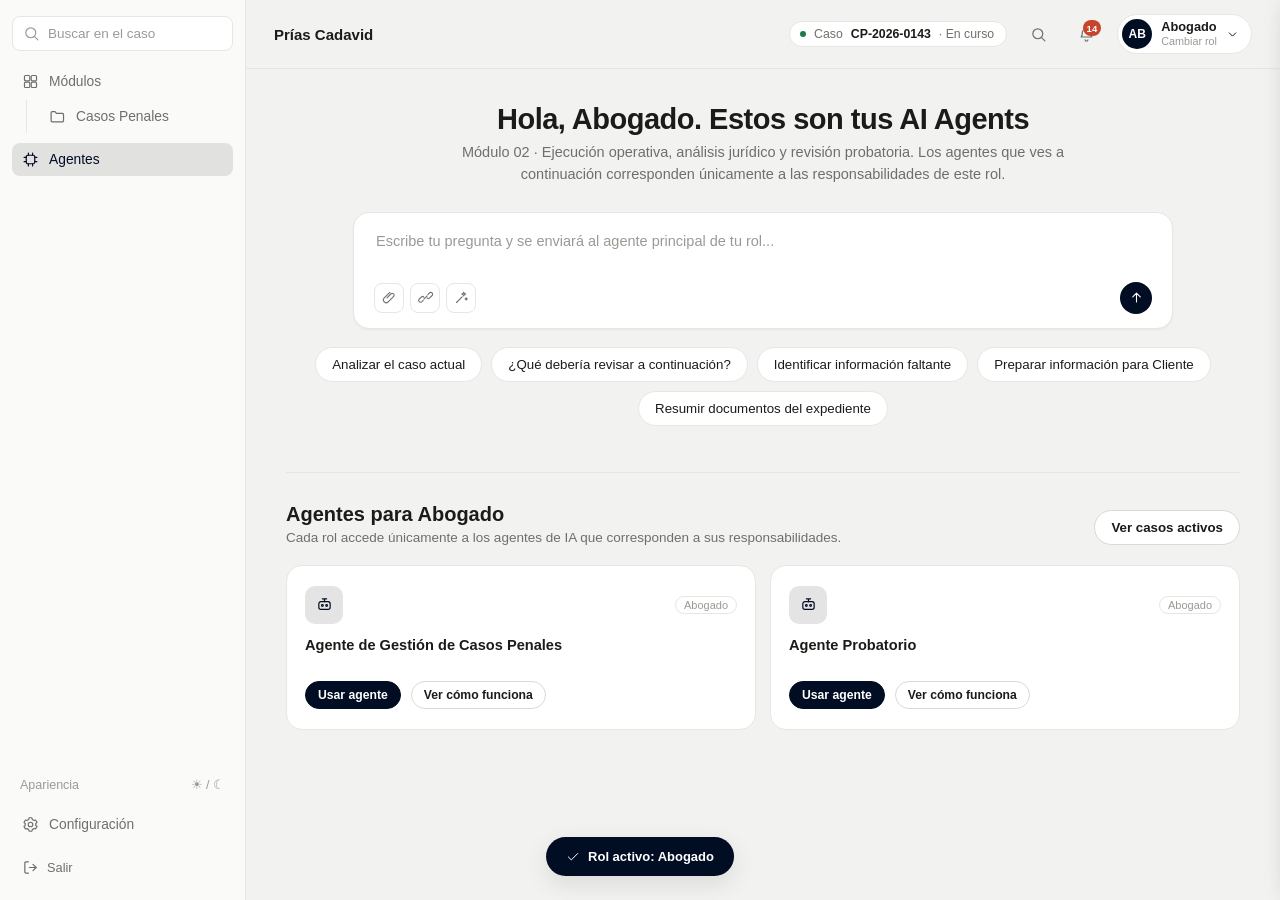
==== modulo-02/index.html @ e2a7cbff "create wireframe web prias cadavid" ====
<!DOCTYPE html>
<html lang="es">
<head>
<meta charset="UTF-8">
<meta name="viewport" content="width=device-width, initial-scale=1.0">
<title>PRÍAS CADAVID · Módulo 02 · Gestión de Casos Penales con Módulo Probatorio</title>
<link rel="stylesheet" href="css/modulo02.css">
<link rel="stylesheet" href="css/casos-penales.css">
</head>
<body>
<div class="app">

  <!-- ================= SIDEBAR ================= -->
  <aside class="sidebar">
    <div class="sb-search" id="icon-slot-search"></div>
    <ul class="sb-nav">
      <li class="nav-item" data-view="modulos" id="icon-slot-modulos"></li>
    </ul>
    <ul class="sb-nav sb-subnav" id="sbSubnav">
      <li class="nav-item" data-view="casos" id="icon-slot-casos"></li>
    </ul>
    <ul class="sb-nav">
      <li class="nav-item active" data-view="agentes" id="icon-slot-agentes"></li>
      <li class="nav-item" data-view="ejecutiva" id="icon-slot-ejecutiva"></li>
    </ul>
    <div class="sb-footer">
      <div class="sb-appearance"><span>Apariencia</span><span>☀ / ☾</span></div>
      <ul class="sb-nav">
        <li class="nav-item" data-view="config" id="icon-slot-config"></li>
      </ul>
      <button class="sb-back" id="btnSalir"></button>
    </div>
  </aside>

  <div class="main-col">
    <!-- ================= TOPBAR ================= -->
    <header class="topbar">
      <div class="tb-left">
        <a class="brand" href="../index.html" title="Volver a la plataforma">Prías Cadavid</a>
      </div>
      <div class="tb-right">
        <div class="case-chip" id="topCaseChip"></div>
        <button class="tb-icon-btn" id="icon-slot-tbsearch"></button>
        <button class="tb-icon-btn cp-bell" id="icon-slot-tbbell"></button>
        <button class="role-switch" id="roleSwitchBtn">
          <div class="avatar" id="roleAvatar"></div>
          <div class="rs-label"><b id="roleLabelName"></b><span>Cambiar rol</span></div>
          <span id="icon-slot-rschev"></span>
        </button>
      </div>
    </header>

    <!-- role dropdown -->
    <div class="role-menu" id="roleMenu">
      <div class="rm-title">Seleccionar rol</div>
      <div id="roleMenuList"></div>
    </div>

    <main class="content">

      <!-- ================= MIGA DE PAN ================= -->
      <nav class="breadcrumb hidden" id="breadcrumbBar"></nav>

      <!-- ================= MÓDULOS VIEW ================= -->
      <section id="view-modulos" class="view">
        <div class="section-head">
          <div><h2>Módulos</h2><p>Selecciona un módulo para entrar. Por ahora solo el Módulo 02 · Gestión de Casos Penales está disponible.</p></div>
        </div>
        <div class="modulos-grid" id="modulosGrid"></div>
      </section>

      <!-- ================= AGENTES VIEW ================= -->
      <!-- El mismo cuadro superior (promptbox) es el Chat AI principal: cuando se activa un
           agente, este cuadro se convierte en su chat (historial + sugerencias + entrada),
           en vez de abrir un chat nuevo, un modal o un panel aparte. -->
      <section id="view-agentes" class="view active">
        <div style="text-align:center;">
          <button class="btn sm subtle" id="heroBackBtn" style="display:none;margin-bottom:10px;">← Volver a agentes</button>
        </div>
        <div style="display:flex;align-items:center;justify-content:center;gap:10px;">
          <div class="agent-avatar" id="heroAgentAvatar" style="display:none;"></div>
          <h1 class="hero-title" id="agHeroTitle" style="margin:0 0 6px;">Agentes de IA disponibles</h1>
        </div>
        <p class="hero-sub" id="agHeroSub">Módulo 02 · Sistema de Gestión de Casos Penales con Módulo Probatorio.</p>
        <div class="chat-context" id="chatContextLine" style="display:none;max-width:820px;margin:0 auto 14px;"></div>

        <div class="promptbox" id="promptCard">
          <div class="chat-thread" id="chatThread" style="display:none;"></div>
          <div class="chat-input-wrap" id="chatInputWrap">
            <textarea id="promptInput" placeholder="Escribe tu pregunta y se enviará al agente principal de tu rol..."></textarea>
            <div class="promptbox-row">
              <div class="promptbox-tools">
                <div class="icon-sq" id="icon-slot-paperclip"></div>
                <div class="icon-sq" id="icon-slot-link"></div>
                <div class="icon-sq" id="icon-slot-wand"></div>
              </div>
              <button class="send-btn" id="promptSendBtn"></button>
            </div>
          </div>
        </div>

        <div class="role-pills" id="suggestionPillsHolder"></div>

        <!-- Se oculta por completo mientras hay un agente activo en el Chat AI: solo queda el chat -->
        <div id="agentsListSection">
          <div class="section-divider"></div>

          <div class="section-head">
            <div>
              <h2 id="agSectionTitle">Agentes para tu rol</h2>
              <p>Cada rol accede únicamente a los agentes de IA que corresponden a sus responsabilidades.</p>
            </div>
            <div class="section-actions">
              <button class="btn" data-view-btn="casos">Ver casos activos</button>
            </div>
          </div>

          <div class="agent-grid" id="agentGrid"></div>
        </div>
      </section>

      <!-- ================= CASOS VIEW ================= -->
      <section id="view-casos" class="view">

        <!-- VISTA 01 · Dashboard de casos (lista / kanban) -->
        <div id="casosListWrap">
          <div class="section-head">
            <div>
              <h2>Casos Penales</h2>
              <p>Selecciona un caso para abrir su información, flujo entre roles y matriz probatoria.</p>
            </div>
            <div class="section-actions">
              <button class="btn primary" id="cpBtnNuevo">+ Nuevo caso</button>
              <button class="btn" id="cpBtnExport">Exportar</button>
              <div class="seg" id="cpViewMode">
                <button data-mode="lista" class="on">Lista</button>
                <button data-mode="kanban">Kanban</button>
              </div>
            </div>
          </div>

          <div class="kpi-grid" id="cpKpis"></div>

          <div class="cp-toolbar">
            <div class="cp-search" id="cpSearchBox">
              <span id="icon-slot-cpsearch"></span>
              <input id="cpSearch" placeholder="Buscar por código, cliente, título, etapa o responsable...">
            </div>
            <button class="btn" id="cpBtnFiltros">Filtros <span class="cp-count" id="cpFiltrosCount"></span></button>
            <button class="btn subtle" id="cpBtnLimpiar">Limpiar</button>
          </div>
          <div class="cp-filters" id="cpFilters" style="display:none;"></div>

          <div class="matriz-wrap table-scroll" id="cpListMode">
            <table class="matriz" id="casosTable" style="min-width:1240px;">
              <thead>
                <tr>
                  <th>Caso</th><th>Nombre / Tipo</th><th>Etapa</th><th>Estado</th><th>Responsable</th><th>Riesgo</th>
                  <th>Fecha apertura</th><th>Última actividad</th><th>Progreso</th><th>Evidencias</th><th>Próximo vencimiento</th>
                </tr>
              </thead>
              <tbody id="casosBody"></tbody>
            </table>
          </div>
          <div class="kanban" id="cpKanban" style="display:none;"></div>
        </div>

        <!-- Vista restringida para Cliente externo -->
        <div id="clientePortalWrap" style="display:none;"></div>

        <!-- VISTA 03 · Detalle del caso -->
        <div id="casoDetailWrap" style="display:none;">
          <div class="section-head">
            <div>
              <p class="cp-eyebrow">Caso penal</p>
              <h2 id="cdTitle">Caso</h2>
              <p id="cdSub"></p>
            </div>
            <div class="section-actions">
              <button class="btn" id="btnBackCasos">← Todos los casos</button>
              <button class="btn" id="cpBtnEditar">Editar caso</button>
              <button class="btn primary" id="btnAddEvidencia">+ Agregar evidencia</button>
            </div>
          </div>

          <div id="cpCaseMeta"></div>
          <div class="tabs" id="cpTabs"></div>

          <!-- RESUMEN (incluye el flujo del caso entre roles existente) -->
          <div class="tab-panel" data-panel="resumen">
            <div id="cpResumen"></div>
            <div class="section-divider"></div>
            <div class="section-head">
              <div><h2>Flujo del caso entre roles</h2><p>Recorrido del caso: Director → Abogado → Cliente → Administrativo → Socio.</p></div>
            </div>
            <div class="stepper" id="stepperHolder"></div>
            <p style="text-align:center;color:var(--text-faint);font-size:12px;margin:0 0 32px;" id="cdFlowNote"></p>
            <div class="flow-list" id="flowList"></div>
          </div>

          <div class="tab-panel" data-panel="expediente" id="cpExpediente"></div>
          <div class="tab-panel" data-panel="documentos" id="cpDocumentos"></div>

          <!-- EVIDENCIAS (matriz probatoria existente) -->
          <div class="tab-panel" data-panel="evidencias">
            <div id="cpEvidHead"></div>
            <div class="section-head">
              <div><h2>Matriz Probatoria</h2><p>Evidencia y documentos asociados a los hechos investigados de este caso. Haz clic en una fila para ver su ficha y trazabilidad.</p></div>
            </div>
            <div class="matriz-wrap table-scroll">
              <div class="matriz-toolbar">
                <span class="mt-info" id="matrizCount">0 elementos registrados</span>
                <span class="mt-info">Hechos: H1 Ejecución del contrato · H2 Manejo de recursos · H3 Conocimiento directivo · H4 Estructura societaria</span>
              </div>
              <table class="matriz" style="min-width:1100px;">
                <thead>
                  <tr>
                    <th>Evidencia / Documento</th><th>Tipo de prueba</th><th>Hecho que pretende demostrar</th>
                    <th>Hecho</th><th>Fuente / Origen</th><th>Estado</th><th>Relevancia</th><th>Responsable</th><th>Observaciones</th>
                  </tr>
                </thead>
                <tbody id="matrizBody"></tbody>
              </table>
            </div>
          </div>

          <div class="tab-panel" data-panel="actuaciones" id="cpActuaciones"></div>
          <div class="tab-panel" data-panel="tareas" id="cpTareas"></div>
          <div class="tab-panel" data-panel="ia" id="cpIA"></div>
          <div class="tab-panel" data-panel="reportes" id="cpReportes"></div>
          <div class="tab-panel" data-panel="auditoria" id="cpAuditoria"></div>
        </div>
      </section>

      <!-- ================= NUEVO / EDITAR CASO ================= -->
      <section id="view-casoform" class="view">
        <div class="section-head">
          <div>
            <h2 id="cfTitle">Nuevo caso</h2>
            <p id="cfSub">VISTA 02 · El expediente se crea al guardar</p>
          </div>
          <div class="section-actions" id="cfFoot"></div>
        </div>
        <div id="cfBody"></div>
      </section>

      <!-- ================= ALERTAS VIEW ================= -->
      <section id="view-alertas" class="view">
        <div class="section-head">
          <div><h2>Alertas y vencimientos</h2><p>Vencimientos, documentos pendientes, tareas críticas y problemas probatorios de los casos que tu rol puede consultar.</p></div>
        </div>
        <div class="kpi-grid" id="alKpis"></div>
        <div class="tabs" id="alTabs"></div>
        <div id="alList"></div>
      </section>

      <!-- ================= VISTA EJECUTIVA ================= -->
      <section id="view-ejecutiva" class="view">
        <div class="section-head">
          <div><h2>Vista ejecutiva</h2><p>Avance, riesgos, casos críticos, decisiones pendientes e indicadores del Módulo 02.</p></div>
          <div class="section-actions"><button class="btn" id="exBtnExport">Exportar resumen</button></div>
        </div>
        <div id="exBody"></div>
      </section>

      <!-- ================= FAQ VIEW ================= -->
      <section id="view-faq" class="view">
        <div class="section-head">
          <div><h2>Preguntas frecuentes</h2><p>Selecciona una pregunta para ver una respuesta demo.</p></div>
        </div>
        <div class="flow-list" id="faqList"></div>
      </section>

      <!-- ================= CONFIG VIEW ================= -->
      <section id="view-config" class="view">
        <div class="section-head">
          <div><h2>Configuración</h2><p>Preferencias de la plataforma y del Chat AI (demo).</p></div>
        </div>
        <div class="role-grid" style="grid-template-columns:repeat(2,1fr);" id="configGrid"></div>
      </section>

      <!-- ================= AYUDA VIEW ================= -->
      <section id="view-ayuda" class="view">
        <div class="section-head">
          <div><h2>Ayuda</h2><p>Guías rápidas para trabajar con el Módulo 02.</p></div>
        </div>
        <div class="agent-grid" id="ayudaGrid"></div>
      </section>

    </main>
  </div>
</div>

<!-- ================= AGENT DOC DRAWER ================= -->
<div class="overlay" id="drawerOverlay"></div>
<aside class="drawer" id="agentDrawer">
  <div class="drawer-head">
    <div style="display:flex;gap:12px;align-items:flex-start;">
      <div class="role-icon" id="drawerIcon"></div>
      <div>
        <div style="font-size:16.5px;font-weight:700;" id="drawerName"></div>
        <div style="font-size:12.3px;color:var(--accent);font-weight:600;" id="drawerSpec"></div>
      </div>
    </div>
    <button class="drawer-close" id="drawerCloseBtn">✕</button>
  </div>
  <div class="drawer-body">
    <h4>Qué es</h4><p id="docQueEs"></p>
    <h4>Objetivo</h4><p id="docObjetivo"></p>
    <h4>Responsabilidades</h4><ul id="docResponsabilidades"></ul>
    <h4>Qué tareas realiza</h4><ul id="docTareas"></ul>
    <h4>Con qué rol(es) trabaja</h4><div class="perm-row" id="docRoles"></div>
    <h4>Qué información puede analizar</h4><ul id="docInfoAnaliza"></ul>
    <h4>Qué información puede generar</h4><ul id="docInfoGenera"></ul>
    <h4>Qué herramientas o datos utiliza</h4><div class="perm-row" id="docHerramientas"></div>
    <h4>Qué puede sugerir</h4><ul id="docSugerir"></ul>
    <h4>Qué requiere aprobación del usuario</h4><p id="docAprobacion"></p>
    <h4>Cómo participa en el flujo del caso</h4><ul id="docFlujo"></ul>
    <h4>Cuándo debe utilizarse</h4><ul id="docCuando"></ul>
    <h4>Ejemplos de uso</h4><ul id="docEjemplos"></ul>
    <h4>Relación con la Matriz Probatoria</h4><p id="docMatrizRel"></p>
    <button class="btn primary" style="width:100%;justify-content:center;margin-top:20px;" id="drawerOpenChat">Usar agente</button>
  </div>
</aside>

<!-- ================= PANEL LATERAL CASOS PENALES (ficha de evidencia, documento, reporte) ================= -->
<div class="overlay" id="cpOverlay"></div>
<aside class="drawer" id="cpDrawer">
  <div class="drawer-head">
    <div>
      <div style="font-size:11.5px;color:var(--text-faint);font-weight:700;text-transform:uppercase;letter-spacing:.04em;" id="cpDrawerKicker"></div>
      <div style="font-size:16.5px;font-weight:700;" id="cpDrawerTitle"></div>
    </div>
    <button class="drawer-close" id="cpDrawerClose">✕</button>
  </div>
  <div class="drawer-body" id="cpDrawerBody"></div>
</aside>

<!-- ================= MODAL GENÉRICO CASOS PENALES (crear caso, documentos, tareas, actuaciones...) ================= -->
<div class="modal-overlay" id="cpModal">
  <div class="modal" id="cpModalBox">
    <div class="modal-head">
      <div class="modal-head-l"><div><h3 id="cpModalTitle"></h3><span id="cpModalSub"></span></div></div>
      <button class="drawer-close" id="cpModalClose">✕</button>
    </div>
    <div class="modal-body">
      <div id="cpModalBody"></div>
      <div class="modal-foot" id="cpModalFoot"></div>
    </div>
  </div>
</div>

<!-- ================= MATRIZ ENTRY MODAL ================= -->
<div class="modal-overlay" id="matrizModal">
  <div class="modal" style="max-width:640px;">
    <div class="modal-head">
      <div class="modal-head-l"><h3>Agregar evidencia a la matriz probatoria</h3></div>
      <button class="drawer-close" id="matrizCloseBtn">✕</button>
    </div>
    <div class="modal-body">
      <div class="form-grid">
        <div class="form-field full"><label>Evidencia / Documento</label><input id="fEvidencia" placeholder="Ej. Acta de visita técnica"></div>
        <div class="form-field">
          <label>Tipo de prueba</label>
          <select id="fTipo">
            <option>Documental</option><option>Documental financiera</option><option>Testimonial</option>
            <option>Pericial</option><option>Documental digital</option>
          </select>
        </div>
        <div class="form-field">
          <label>Hecho relacionado</label>
          <select id="fHecho">
            <option value="H1">H1 · Ejecución del contrato</option>
            <option value="H2">H2 · Manejo de recursos</option>
            <option value="H3">H3 · Conocimiento directivo</option>
            <option value="H4">H4 · Estructura societaria</option>
          </select>
        </div>
        <div class="form-field full"><label>Hecho que pretende demostrar</label><textarea id="fPretende" placeholder="Describe qué busca acreditar esta evidencia"></textarea></div>
        <div class="form-field"><label>Fuente / Origen</label><input id="fFuente" placeholder="Ej. Cliente"></div>
        <div class="form-field"><label>Fecha de la evidencia</label><input type="date" id="fFecha"></div>
        <div class="form-field">
          <label>Estado</label>
          <select id="fEstado"><option value="verificada">Verificada</option><option value="revision">En revisión</option><option value="pendiente">Pendiente de recaudo</option></select>
        </div>
        <div class="form-field">
          <label>Relevancia</label>
          <select id="fRelev"><option value="alta">Alta</option><option value="media">Media</option><option value="baja">Baja</option></select>
        </div>
        <div class="form-field">
          <label>Responsable</label>
          <select id="fResponsable"></select>
        </div>
        <div class="form-field">
          <label>Sensibilidad</label>
          <select id="fSensibilidad"><option>Interna</option><option>Confidencial</option><option>Reservada</option></select>
        </div>
        <div class="form-field full">
          <label>Documento / archivo asociado</label>
          <select id="fDocumento"></select>
        </div>
        <div class="form-field full"><label>Observaciones</label><textarea id="fObs" placeholder="Notas adicionales"></textarea></div>
      </div>
      <div class="modal-foot" style="display:flex;gap:10px;justify-content:flex-end;margin-top:18px;">
        <button class="btn" id="matrizCancelBtn">Cancelar</button>
        <button class="btn primary" id="matrizSaveBtn">Guardar y vincular al caso</button>
      </div>
    </div>
  </div>
</div>

<div class="toast" id="toast"></div>

<script src="js/modulo02.js"></script>
<script src="js/casos-data.js"></script>
<script src="js/casos-penales.js"></script>
<script src="js/main.js"></script>
</body>
</html>
---- modulo-02/css/modulo02.css ----
:root{
  --bg:#f2f2f0;
  --sidebar-bg:#fafaf9;
  --card-bg:#ffffff;
  --border:#e6e6e3;
  --border-strong:#d9d9d6;
  --text:#1b1b19;
  --text-muted:#6f6f6a;
  --text-faint:#9a9a95;
  --accent:#010D23;
  --accent-soft:#b3b3b359;
  --navy:#010D23;
  --danger:#c8442d;
  --danger-soft:#fbeae7;
  --warn:#a8720f;
  --warn-soft:#fbf1de;
  --ok:#1f7a4d;
  --ok-soft:#e8f6ee;
  --radius-lg:16px;
  --radius-md:12px;
  --radius-sm:8px;
  --shadow-sm:0 1px 2px rgba(20,20,18,.05);
  --shadow-md:0 8px 24px rgba(20,20,18,.10);
  font-size:15px;
}
*{box-sizing:border-box;}
html,body{margin:0;padding:0;}
body{
  background:var(--bg);
  color:var(--text);
  font-family:-apple-system,BlinkMacSystemFont,"Segoe UI",Roboto,Helvetica,Arial,sans-serif;
  -webkit-font-smoothing:antialiased;
  min-width:1180px;
}
button{font-family:inherit;cursor:pointer;}
a{color:inherit;text-decoration:none;}
svg{display:block;}
.icon{width:17px;height:17px;stroke:currentColor;stroke-width:1.7;fill:none;stroke-linecap:round;stroke-linejoin:round;flex-shrink:0;}

/* ---------- layout ---------- */
.app{display:flex;min-height:100vh;}
.sidebar{
  width:246px;flex-shrink:0;background:var(--sidebar-bg);
  border-right:1px solid var(--border);
  display:flex;flex-direction:column;
  padding:16px 12px;
  position:sticky;top:0;height:100vh;
}
.main-col{flex:1;display:flex;flex-direction:column;min-width:0;}

/* Vista ejecutiva: encaja en el alto de pantalla, sin scroll de página */
.app.view-fill{height:100vh;overflow:hidden;}
.app.view-fill .main-col{height:100vh;overflow:hidden;}
.app.view-fill .content{flex:1;min-height:0;overflow:hidden;display:flex;flex-direction:column;}
.app.view-fill #view-ejecutiva.active{flex:1;min-height:0;display:flex;flex-direction:column;overflow:hidden;}
.app.view-fill #view-ejecutiva.active .section-head{flex-shrink:0;}
.app.view-fill #view-ejecutiva.active #exBody{flex:1;min-height:0;overflow:hidden;display:flex;flex-direction:column;}

/* ---------- sidebar ---------- */
.sb-search{
  display:flex;align-items:center;gap:8px;
  background:#fff;border:1px solid var(--border);border-radius:var(--radius-sm);
  padding:8px 10px;color:var(--text-faint);font-size:13.5px;margin-bottom:14px;
}
.sb-nav{list-style:none;margin:0;padding:0;display:flex;flex-direction:column;gap:2px;}
.sb-nav li{display:flex;align-items:center;gap:10px;padding:8px 10px;border-radius:var(--radius-sm);
  color:var(--text-muted);font-size:13.8px;font-weight:500;}
.sb-nav li:hover{background:#f0f0ee;cursor:pointer;color:var(--text);}
.sb-nav li.active{background:var(--accent-soft);color:var(--accent);}
.sb-subnav{margin:2px 0 8px 14px;padding-left:12px;border-left:1px solid var(--border);display:none;}
.sidebar.in-modulo .sb-subnav{display:flex;}
.sb-subnav + .sb-nav{margin-top:2px;}
.sb-divider{height:1px;background:var(--border);margin:12px 4px;}
.sb-footer{margin-top:auto;display:flex;flex-direction:column;gap:10px;}
.sb-channels{display:flex;align-items:center;gap:8px;padding:4px 6px;}
.sb-chip{width:26px;height:26px;border-radius:50%;background:#ececea;display:flex;align-items:center;justify-content:center;color:var(--text-muted);}
.sb-appearance{display:flex;align-items:center;justify-content:space-between;padding:6px 8px;font-size:12.5px;color:var(--text-faint);}

/* ---------- topbar ---------- */
.topbar{
  display:flex;align-items:center;justify-content:space-between;
  padding:14px 28px;border-bottom:1px solid var(--border);background:var(--bg);
  position:sticky;top:0;z-index:30;
}
.tb-left{display:flex;align-items:center;gap:26px;}
.brand{display:flex;align-items:center;gap:9px;font-weight:600;font-size:15px;}
.tb-menu{display:flex;align-items:center;gap:20px;}
.tb-menu-item{display:flex;align-items:center;gap:4px;font-size:13.8px;color:var(--text-muted);font-weight:500;}
.tb-right{display:flex;align-items:center;gap:14px;}
.tb-icon-btn{width:34px;height:34px;border-radius:50%;border:1px solid transparent;display:flex;align-items:center;justify-content:center;color:var(--text-muted);background:none;}
.tb-icon-btn:hover{background:#eeeeec;}
.avatar{width:30px;height:30px;border-radius:50%;background:var(--navy);display:flex;align-items:center;justify-content:center;color:#fff;font-size:12px;font-weight:600;}
.case-chip{display:flex;align-items:center;gap:8px;background:#fff;border:1px solid var(--border);border-radius:999px;padding:5px 12px 5px 10px;font-size:12.3px;color:var(--text-muted);}
.case-chip .dot{width:6px;height:6px;border-radius:50%;background:var(--ok);}
.case-chip b{color:var(--text);font-weight:600;}
.role-switch{display:flex;align-items:center;gap:9px;border:1px solid var(--border);background:#fff;border-radius:999px;padding:4px 12px 4px 4px;}
.role-switch:hover{border-color:var(--border-strong);}
.role-switch .rs-label{font-size:12.3px;line-height:1.2;text-align:left;}
.role-switch .rs-label b{display:block;font-size:12.8px;color:var(--text);}
.role-switch .rs-label span{color:var(--text-faint);font-size:10.8px;}

/* role dropdown menu */
.role-menu{position:absolute;top:60px;right:28px;width:250px;background:#fff;border:1px solid var(--border);border-radius:var(--radius-md);box-shadow:var(--shadow-md);padding:8px;display:none;z-index:70;}
.role-menu.open{display:block;}
.role-menu .rm-title{font-size:11px;text-transform:uppercase;letter-spacing:.04em;color:var(--text-faint);font-weight:700;padding:8px 10px 4px;}
.role-menu button{width:100%;display:flex;align-items:center;gap:10px;padding:9px 10px;border-radius:var(--radius-sm);border:none;background:none;text-align:left;font-size:13.4px;color:var(--text);}
.role-menu button:hover{background:#f2f2f0;}
.role-menu button.active{background:var(--accent-soft);color:var(--accent);font-weight:600;}
.role-menu .rm-av{width:28px;height:28px;border-radius:50%;background:var(--navy);color:#fff;font-size:11px;font-weight:700;display:flex;align-items:center;justify-content:center;flex-shrink:0;}
.role-menu button.active .rm-av{background:var(--accent);}
.role-menu .rm-desc{font-size:11px;color:var(--text-faint);font-weight:400;}
.role-menu .rm-check{margin-left:auto;color:var(--accent);}

/* ---------- content ---------- */
.content{padding:34px 40px 60px;max-width:1180px;margin:0 auto;width:100%;}
.content:has(> #view-casos.active),
.content:has(> #view-casoform.active),
.content:has(> #view-ejecutiva.active){max-width:none;}
.view{display:none;}
.view.active{display:block;}

/* ---------- miga de pan ---------- */
.breadcrumb{display:flex;align-items:center;gap:8px;margin-bottom:18px;font-size:13.4px;}
.breadcrumb.hidden{display:none;}
.bc-item{border:none;background:none;padding:4px 6px;margin:0 -6px;border-radius:var(--radius-sm);
  color:var(--text-muted);font-weight:500;font-family:inherit;font-size:inherit;cursor:pointer;}
.bc-item:hover{background:#f0f0ee;color:var(--text);}
.bc-sep{color:var(--text-faint);}
.bc-current-label{padding:4px 6px;color:var(--text);font-weight:600;}
.bc-current-wrap{position:relative;}
.bc-current{display:flex;align-items:center;gap:4px;border:none;background:none;padding:4px 6px;margin:0 -6px;
  border-radius:var(--radius-sm);color:var(--text);font-weight:600;font-family:inherit;font-size:inherit;cursor:pointer;}
.bc-current:hover{background:#f0f0ee;}
.bc-current .icon{width:13px;height:13px;color:var(--text-faint);}
.bc-menu{position:absolute;top:32px;left:-6px;min-width:210px;background:#fff;border:1px solid var(--border);
  border-radius:var(--radius-md);box-shadow:var(--shadow-md);padding:6px;display:none;z-index:40;}
.bc-menu.open{display:block;}
.bc-menu button{width:100%;display:flex;align-items:center;gap:8px;padding:8px 10px;border-radius:var(--radius-sm);
  border:none;background:none;text-align:left;font-size:13.2px;color:var(--text);font-family:inherit;}
.bc-menu button:hover{background:#f2f2f0;}
.bc-menu button.active{background:var(--accent-soft);color:var(--accent);font-weight:600;}

/* ---------- módulos (selector de plataforma) ---------- */
.modulos-grid{display:grid;grid-template-columns:repeat(4,1fr);gap:14px;}
.modulo-card{background:#fff;border:1px solid var(--border);border-radius:var(--radius-lg);padding:16px;
  display:flex;flex-direction:column;gap:12px;justify-content:space-between;min-height:108px;}
.modulo-card.activo{cursor:pointer;}
.modulo-card.activo:hover{border-color:var(--accent);box-shadow:var(--shadow-sm);}
.modulo-card.disabled{background:var(--sidebar-bg);color:var(--text-faint);cursor:not-allowed;}
.modulo-card .mc-top{display:flex;align-items:center;justify-content:flex-end;gap:8px;}
.modulo-card .mc-nombre{font-size:13.6px;line-height:1.35;font-weight:600;color:var(--text);}
.modulo-card.disabled .mc-nombre{color:var(--text-faint);font-weight:500;}

.hero-title{font-size:29px;font-weight:600;letter-spacing:-0.5px;margin:0 0 6px;text-align:center;}
.hero-sub{text-align:center;color:var(--text-muted);font-size:14.5px;max-width:640px;margin:0 auto 26px;line-height:1.5;}

/* prompt box */
.promptbox{
  background:#fff;border:1px solid var(--border);border-radius:var(--radius-lg);
  box-shadow:var(--shadow-sm);padding:18px 20px 14px;max-width:820px;margin:0 auto;
}
.promptbox textarea{
  width:100%;border:none;outline:none;resize:none;font-family:inherit;font-size:14.5px;
  color:var(--text);height:44px;background:transparent;
}
.promptbox textarea::placeholder{color:var(--text-faint);}
.promptbox-row{display:flex;align-items:center;justify-content:space-between;margin-top:4px;}
.promptbox-tools{display:flex;align-items:center;gap:6px;}
.tool-pill{display:flex;align-items:center;gap:5px;border:1px solid var(--border);border-radius:999px;padding:5px 10px;font-size:12.5px;color:var(--text-muted);}
.icon-sq{width:30px;height:30px;border-radius:8px;border:1px solid var(--border);display:flex;align-items:center;justify-content:center;color:var(--text-muted);}
.send-btn{width:32px;height:32px;border-radius:50%;background:var(--navy);border:none;display:flex;align-items:center;justify-content:center;color:#fff;flex-shrink:0;}
.send-btn:disabled{opacity:.4;cursor:not-allowed;}

.role-pills{display:flex;flex-wrap:wrap;gap:9px;justify-content:center;max-width:900px;margin:18px auto 0;}
.role-pill{
  background:#fff;border:1px solid var(--border);border-radius:999px;padding:9px 16px;
  font-size:13.3px;color:var(--text);font-weight:500;
}
.role-pill:hover{border-color:var(--accent);color:var(--accent);}

/* section header w/ actions */
.section-divider{height:1px;background:var(--border);margin:46px 0 30px;}
.section-head{display:flex;align-items:flex-end;justify-content:space-between;margin-bottom:20px;}
.section-head h2{font-size:20px;margin:0 0 4px;font-weight:600;}
.section-head p{margin:0;color:var(--text-muted);font-size:13.5px;}
.section-actions{display:flex;gap:10px;}
.btn{font-size:13.3px;font-weight:600;border-radius:999px;padding:9px 16px;border:1px solid var(--border-strong);background:#fff;color:var(--text);display:inline-flex;align-items:center;gap:6px;}
.btn:hover{border-color:var(--text-faint);}
.btn.primary{background:var(--navy);border-color:var(--navy);color:#fff;}
.btn.primary:hover{opacity:.92;}
.btn.accent{background:var(--accent);border-color:var(--accent);color:#fff;}
.btn.subtle{background:transparent;border-color:transparent;color:var(--text-muted);}
.btn:disabled{opacity:.45;cursor:not-allowed;}
.btn.sm{padding:6px 12px;font-size:12.2px;}

/* role grid (reused for agent grid) */
.role-grid{display:grid;grid-template-columns:repeat(5,1fr);gap:16px;}
.agent-grid{display:grid;grid-template-columns:repeat(auto-fit,minmax(210px,1fr));gap:14px;align-items:start;}
.role-card{
  background:var(--card-bg);border:1px solid var(--border);border-radius:var(--radius-lg);
  padding:20px 18px;display:flex;flex-direction:column;gap:10px;text-align:left;
}
.role-card:hover{border-color:var(--accent);box-shadow:var(--shadow-md);}
.role-card.clickable{cursor:pointer;}
.role-card .r-top{display:flex;align-items:center;justify-content:space-between;}
.role-icon{width:38px;height:38px;border-radius:10px;background:var(--accent-soft);color:var(--accent);display:flex;align-items:center;justify-content:center;}
.role-count{font-size:11px;color:var(--text-faint);border:1px solid var(--border);border-radius:999px;padding:2px 8px;}
.role-card h3{font-size:14.6px;margin:2px 0 0;font-weight:600;line-height:1.3;}
.role-card p{font-size:12.6px;color:var(--text-muted);margin:0;line-height:1.45;}
.role-card .r-tag{font-size:11.3px;color:var(--accent);font-weight:600;margin-top:-4px;}

/* stepper */
.stepper{display:flex;align-items:center;gap:0;margin-bottom:10px;}
.step{display:flex;flex-direction:column;align-items:center;gap:8px;flex:1;position:relative;}
.step .sc{width:34px;height:34px;border-radius:50%;background:#fff;border:2px solid var(--border-strong);display:flex;align-items:center;justify-content:center;font-size:12.5px;font-weight:700;color:var(--text-faint);z-index:1;}
.step.done .sc{background:var(--ok);border-color:var(--ok);color:#fff;}
.step.current .sc{background:var(--accent);border-color:var(--accent);color:#fff;box-shadow:0 0 0 4px var(--accent-soft);}
.step .sl{font-size:11.8px;color:var(--text-muted);text-align:center;max-width:120px;font-weight:600;}
.step:not(:last-child)::after{content:"";position:absolute;top:17px;left:calc(50% + 22px);width:calc(100% - 44px);height:2px;background:var(--border-strong);}
.step.done:not(:last-child)::after{background:var(--ok);}

/* case flow */
.flow-list{display:flex;flex-direction:column;gap:16px;}
.flow-item{background:#fff;border:1px solid var(--border);border-radius:var(--radius-lg);padding:20px 22px;}
.flow-item.current{border-color:var(--accent);box-shadow:0 0 0 3px var(--accent-soft);}
.fi-head{display:flex;align-items:center;justify-content:space-between;margin-bottom:14px;}
.fi-role{display:flex;align-items:center;gap:12px;}
.fi-num{width:28px;height:28px;border-radius:50%;background:var(--navy);color:#fff;font-size:12.5px;font-weight:700;display:flex;align-items:center;justify-content:center;}
.fi-role h4{margin:0;font-size:15.5px;}
.fi-role span{font-size:12px;color:var(--text-muted);}
.badge{font-size:11px;font-weight:700;border-radius:999px;padding:3px 10px;text-transform:uppercase;letter-spacing:.03em;}
.badge.ok{background:var(--ok-soft);color:var(--ok);}
.badge.now{background:var(--accent-soft);color:var(--accent);}
.badge.pending{background:#f0f0ee;color:var(--text-faint);}
.fi-grid{display:grid;grid-template-columns:repeat(3,1fr);gap:14px 24px;}
.fi-block h5{margin:0 0 4px;font-size:11.5px;text-transform:uppercase;letter-spacing:.04em;color:var(--text-faint);font-weight:700;}
.fi-block p{margin:0;font-size:13px;color:var(--text);line-height:1.5;}
.fi-block ul{margin:0;padding-left:16px;font-size:13px;color:var(--text);line-height:1.5;}
.fi-actions{display:flex;gap:10px;margin-top:16px;flex-wrap:wrap;}

/* drawer */
.overlay{position:fixed;inset:0;background:rgba(20,20,18,.35);opacity:0;pointer-events:none;transition:opacity .18s;z-index:40;}
.overlay.show{opacity:1;pointer-events:auto;}
.drawer{
  position:fixed;top:0;right:-520px;width:500px;height:100vh;background:#fff;
  border-left:1px solid var(--border);box-shadow:-8px 0 30px rgba(0,0,0,.12);
  transition:right .22s ease;z-index:50;overflow-y:auto;
}
.drawer.open{right:0;}
.drawer-head{padding:22px 24px 16px;border-bottom:1px solid var(--border);display:flex;align-items:flex-start;justify-content:space-between;position:sticky;top:0;background:#fff;z-index:2;}
.drawer-head .role-icon{width:44px;height:44px;border-radius:12px;}
.drawer-close{width:32px;height:32px;border-radius:50%;border:1px solid var(--border);background:#fff;display:flex;align-items:center;justify-content:center;color:var(--text-muted);}
.drawer-close:hover{background:#f2f2f0;}
.drawer-body{padding:20px 24px 40px;}
.drawer-body h4{font-size:11.5px;text-transform:uppercase;letter-spacing:.04em;color:var(--text-faint);font-weight:700;margin:22px 0 8px;}
.drawer-body h4:first-child{margin-top:0;}
.drawer-body p{font-size:13.4px;line-height:1.6;color:var(--text);margin:0;}
.drawer-body ul{margin:0;padding-left:17px;font-size:13.4px;line-height:1.65;color:var(--text);}
.perm-row{display:flex;gap:8px;flex-wrap:wrap;margin-top:6px;}
.perm-tag{font-size:11.6px;background:#f5f5f3;border:1px solid var(--border);border-radius:999px;padding:4px 10px;color:var(--text-muted);}

.agent-avatar{width:34px;height:34px;border-radius:9px;background:var(--navy);color:#fff;display:flex;align-items:center;justify-content:center;flex-shrink:0;}

/* modal */
.modal-overlay{position:fixed;inset:0;background:rgba(20,20,18,.45);display:none;align-items:center;justify-content:center;z-index:60;padding:30px;}
.modal-overlay.show{display:flex;}
.modal{background:#fff;border-radius:var(--radius-lg);width:100%;max-width:660px;max-height:88vh;overflow-y:auto;box-shadow:var(--shadow-md);display:flex;flex-direction:column;}
.modal-head{display:flex;align-items:center;justify-content:space-between;padding:18px 22px;border-bottom:1px solid var(--border);position:sticky;top:0;background:#fff;z-index:2;}
.modal-head-l{display:flex;align-items:center;gap:10px;}
.modal-head h3{margin:0;font-size:15.5px;}
.modal-head span{font-size:11.8px;color:var(--text-muted);}
.modal-body{padding:20px 22px 22px;display:flex;flex-direction:column;flex:1;}

.chat-context{background:#f7f7f5;border:1px solid var(--border);border-radius:var(--radius-sm);padding:11px 14px;font-size:12.4px;color:var(--text-muted);margin-bottom:14px;line-height:1.5;}
.chat-context b{color:var(--text);}

/* chat thread */
.chat-thread{display:flex;flex-direction:column;gap:10px;padding:2px 2px 4px;margin-bottom:12px;}
.chat-input-wrap{transition:none;}
.chat-input-wrap.docked{
  position:sticky;bottom:18px;z-index:5;background:#fff;border:1px solid var(--border);
  border-radius:var(--radius-lg);box-shadow:var(--shadow-md);padding:14px 18px 10px;margin-top:18px;
}
.chat-followups{border-top:1px solid var(--border);margin-top:6px;padding-top:14px;}
.chat-followups .fu-label{font-size:11px;text-transform:uppercase;letter-spacing:.04em;color:var(--text-faint);font-weight:700;margin:0 0 4px;}
.followup-item{display:block;width:100%;text-align:left;background:none;border:none;border-top:1px solid var(--border);padding:12px 2px;font-size:13.3px;line-height:1.5;color:var(--text);cursor:pointer;font-family:inherit;}
.followup-item:first-of-type{border-top:none;}
.followup-item:hover{color:var(--accent);}
.msg{max-width:84%;padding:10px 14px;border-radius:14px;font-size:13.2px;line-height:1.55;}
.msg.user{align-self:flex-end;background:var(--navy);color:#fff;border-bottom-right-radius:4px;}
.msg.agent{align-self:flex-start;background:#f5f5f3;border:1px solid var(--border);color:var(--text);border-bottom-left-radius:4px;}
.msg.agent b{display:block;font-size:10.8px;color:var(--accent);margin-bottom:4px;text-transform:uppercase;letter-spacing:.03em;}
.msg ul{margin:6px 0 0;padding-left:16px;}
.msg .conf-tag{display:inline-block;margin-top:8px;font-size:10.6px;font-weight:700;background:#fff;border:1px solid var(--border);border-radius:999px;padding:2px 8px;color:var(--text-muted);}
.typing-msg{display:flex;align-items:center;gap:6px;}
.typing-dots{display:inline-flex;gap:3px;}
.typing-dots span{width:5px;height:5px;border-radius:50%;background:var(--text-faint);animation:blink 1.1s infinite;}
.typing-dots span:nth-child(2){animation-delay:.2s;}
.typing-dots span:nth-child(3){animation-delay:.4s;}
@keyframes blink{0%,80%,100%{opacity:.25;}40%{opacity:1;}}

.chat-suggestions{display:flex;flex-wrap:wrap;gap:7px;margin-bottom:12px;}
.chat-suggestions .role-pill{padding:7px 13px;font-size:12.3px;}
.chat-input-row{display:flex;gap:8px;align-items:center;border-top:1px solid var(--border);padding-top:12px;margin-top:auto;}
.chat-input-row input{flex:1;border:1px solid var(--border-strong);border-radius:999px;padding:10px 16px;font-size:13px;font-family:inherit;outline:none;}
.chat-input-row input:focus{border-color:var(--accent);}

.human-note{display:flex;gap:8px;align-items:flex-start;font-size:12px;color:var(--text-muted);margin:2px 0 12px;background:#f7f7f5;border:1px dashed var(--border-strong);border-radius:var(--radius-sm);padding:10px 12px;}

/* matriz */
.matriz-wrap{background:#fff;border:1px solid var(--border);border-radius:var(--radius-lg);overflow:hidden;}
table.matriz{width:100%;border-collapse:collapse;font-size:12.6px;}
table.matriz th{text-align:left;background:#f7f7f5;color:var(--text-faint);font-size:10.8px;text-transform:uppercase;letter-spacing:.03em;padding:10px 12px;border-bottom:1px solid var(--border);white-space:nowrap;}
table.matriz td{padding:11px 12px;border-bottom:1px solid var(--border);vertical-align:top;color:var(--text);}
table.matriz tr:last-child td{border-bottom:none;}
table.matriz tr.clickable{cursor:pointer;}
table.matriz tr.clickable:hover{background:#fbfbfa;}
.pill-state{font-size:10.8px;font-weight:700;border-radius:999px;padding:3px 9px;white-space:nowrap;}
.pill-state.verificada{background:var(--ok-soft);color:var(--ok);}
.pill-state.revision{background:var(--accent-soft);color:var(--accent);}
.pill-state.pendiente{background:var(--warn-soft);color:var(--warn);}
.pill-relev{font-size:10.8px;font-weight:700;border-radius:999px;padding:3px 9px;background:#f0f0ee;color:var(--text-muted);white-space:nowrap;}
.pill-relev.alta{background:var(--danger-soft);color:var(--danger);}
.hecho-tag{font-size:10.5px;background:#f0f0ee;border-radius:6px;padding:2px 6px;color:var(--text-muted);white-space:nowrap;}
.matriz-toolbar{display:flex;align-items:center;justify-content:space-between;padding:14px 16px;border-bottom:1px solid var(--border);background:#fbfbfa;}
.matriz-toolbar .mt-info{font-size:12.6px;color:var(--text-muted);}
.case-progress{display:flex;align-items:center;gap:8px;}
.case-progress .bar{width:70px;height:6px;border-radius:999px;background:#ececea;overflow:hidden;}
.case-progress .bar i{display:block;height:100%;background:var(--accent);}

.form-grid{display:grid;grid-template-columns:1fr 1fr;gap:12px 14px;}
.form-grid .full{grid-column:1/-1;}
.form-field label{display:block;font-size:11.5px;font-weight:700;color:var(--text-faint);text-transform:uppercase;letter-spacing:.03em;margin-bottom:5px;}
.form-field input,.form-field select,.form-field textarea{
  width:100%;border:1px solid var(--border-strong);border-radius:var(--radius-sm);padding:8px 10px;font-size:13px;font-family:inherit;color:var(--text);background:#fff;
}
.form-field textarea{resize:vertical;min-height:56px;}

/* faq accordion */
.faq-item{cursor:pointer;}
.faq-q{display:flex;align-items:center;justify-content:space-between;gap:12px;}
.faq-q h4{margin:0;font-size:14.2px;font-weight:600;}
.faq-cat{font-size:10.5px;color:var(--accent);font-weight:700;text-transform:uppercase;letter-spacing:.03em;margin:0 0 6px;}
.faq-chev{color:var(--text-faint);transition:transform .15s;flex-shrink:0;}
.faq-item.open .faq-chev{transform:rotate(180deg);}
.faq-a{display:none;margin-top:12px;font-size:13.2px;color:var(--text-muted);line-height:1.6;border-top:1px solid var(--border);padding-top:12px;}
.faq-item.open .faq-a{display:block;}

/* settings */
.setting-row{display:flex;align-items:center;justify-content:space-between;padding:11px 0;border-bottom:1px solid var(--border);gap:16px;}
.setting-row:last-child{border-bottom:none;}
.setting-row .sr-label b{display:block;font-size:13.3px;font-weight:600;}
.setting-row .sr-label span{font-size:11.8px;color:var(--text-muted);}
.switch{width:38px;height:22px;border-radius:999px;background:#e2e2df;position:relative;flex-shrink:0;border:none;padding:0;}
.switch .knob{position:absolute;top:2px;left:2px;width:18px;height:18px;border-radius:50%;background:#fff;transition:left .15s;box-shadow:var(--shadow-sm);}
.switch.on{background:var(--accent);}
.switch.on .knob{left:18px;}

.toast{position:fixed;bottom:24px;left:50%;transform:translateX(-50%) translateY(20px);background:var(--navy);color:#fff;padding:12px 20px;border-radius:999px;font-size:13px;font-weight:600;box-shadow:var(--shadow-md);opacity:0;pointer-events:none;transition:all .25s;z-index:80;display:flex;align-items:center;gap:8px;}
.toast.show{opacity:1;transform:translateX(-50%) translateY(0);}
---- modulo-02/css/casos-penales.css ----
/* ============================================================
   MÓDULO 02 · CASOS PENALES
   Dashboard, detalle con pestañas, expediente, documentos,
   evidencias, actuaciones, tareas, IA, reportes, auditoría,
   alertas, vista ejecutiva y portal restringido del cliente.
   Reutiliza los tokens definidos en modulo02.css.
   ============================================================ */

/* ---------- chrome ---------- */
.sb-back{display:flex;align-items:center;gap:8px;padding:8px 10px;border-radius:var(--radius-sm);font-size:12.8px;color:var(--text-muted);font-weight:500;
  width:100%;border:none;background:none;text-align:left;font-family:inherit;}
.sb-back:hover{background:#f0f0ee;color:var(--text);}
.sb-nav li .nav-badge{margin-left:auto;font-size:10.5px;font-weight:700;background:var(--danger);color:#fff;border-radius:999px;padding:1px 7px;}
.sb-nav li.hidden-by-role{display:none;}
.cp-bell{position:relative;}
.cp-bell .bell-count{position:absolute;top:2px;right:1px;min-width:16px;height:16px;border-radius:999px;background:var(--danger);color:#fff;font-size:9.5px;font-weight:700;display:flex;align-items:center;justify-content:center;padding:0 4px;}
.case-chip{cursor:pointer;}
.cp-eyebrow{font-size:11px !important;text-transform:uppercase;letter-spacing:.05em;color:var(--accent) !important;font-weight:700;margin:0 0 4px !important;}

/* ---------- dashboard ---------- */
.kpi-grid{display:grid;grid-template-columns:repeat(auto-fit,minmax(138px,1fr));gap:12px;margin-bottom:18px;}
.kpi{background:#fff;border:1px solid var(--border);border-radius:var(--radius-md);padding:14px 14px 12px;text-align:left;font-family:inherit;display:flex;flex-direction:column;gap:4px;}
button.kpi:hover{border-color:var(--accent);}
.kpi.on{border-color:var(--accent);box-shadow:0 0 0 3px var(--accent-soft);}
.kpi b{font-size:24px;font-weight:650;letter-spacing:-.5px;color:var(--text);line-height:1.1;}
.kpi span{font-size:11.8px;color:var(--text-muted);line-height:1.35;}
.kpi.danger b{color:var(--danger);}
.kpi.warn b{color:var(--warn);}
.kpi.ok b{color:var(--ok);}
.kpi.accent b{color:var(--accent);}

.cp-toolbar{display:flex;align-items:center;gap:10px;margin-bottom:12px;}
.cp-search{flex:1;display:flex;align-items:center;gap:8px;background:#fff;border:1px solid var(--border-strong);border-radius:999px;padding:0 14px;color:var(--text-faint);}
.cp-search:focus-within{border-color:var(--accent);}
.cp-search input{flex:1;border:none;outline:none;padding:10px 0;font-size:13.3px;font-family:inherit;background:transparent;color:var(--text);}
.cp-count{font-size:10.5px;background:var(--accent);color:#fff;border-radius:999px;padding:1px 7px;}
.cp-count:empty{display:none;}
.cp-filters{display:grid;grid-template-columns:repeat(5,1fr);gap:10px;background:#fff;border:1px solid var(--border);border-radius:var(--radius-md);padding:14px;margin-bottom:14px;}

.seg{display:inline-flex;border:1px solid var(--border-strong);border-radius:999px;padding:3px;background:#fff;}
.seg button{border:none;background:none;font-size:12.6px;font-weight:600;color:var(--text-muted);padding:6px 13px;border-radius:999px;}
.seg button.on{background:var(--navy);color:#fff;}

.table-scroll{overflow-x:auto;}

/* Tabla de casos activos: alto estándar con scroll interno y encabezado fijo */
#cpListMode{max-height:min(620px, calc(100vh - 360px));overflow-y:auto;}
#cpListMode table.matriz thead th{position:sticky;top:0;background:#f7f7f5;z-index:2;}

.kanban{display:grid;grid-template-columns:repeat(5,minmax(0,1fr));gap:12px;align-items:start;}
.kb-col{background:#ebebe8;border-radius:var(--radius-md);padding:10px;min-height:160px;}
.kb-col-head{display:flex;align-items:center;justify-content:space-between;padding:2px 4px 10px;font-size:12px;font-weight:700;text-transform:uppercase;letter-spacing:.04em;color:var(--text-muted);}
.kb-card{background:#fff;border:1px solid var(--border);border-radius:var(--radius-sm);padding:11px 12px;margin-bottom:8px;cursor:pointer;display:flex;flex-direction:column;gap:6px;}
.kb-card:hover{border-color:var(--accent);box-shadow:var(--shadow-sm);}
.kb-card .kb-id{font-size:11px;font-weight:700;color:var(--text-faint);}
.kb-card .kb-title{font-size:13px;font-weight:600;line-height:1.3;}
.kb-card .kb-meta{display:flex;flex-wrap:wrap;gap:5px;align-items:center;font-size:11.3px;color:var(--text-muted);}
.kb-note{grid-column:1/-1;font-size:12px;color:var(--text-faint);text-align:center;margin-top:2px;}

/* ---------- pills ---------- */
.risk{font-size:10.8px;font-weight:700;border-radius:999px;padding:3px 9px;white-space:nowrap;display:inline-block;}
.risk.critico{background:var(--danger);color:#fff;}
.risk.alto{background:var(--danger-soft);color:var(--danger);}
.risk.medio{background:var(--warn-soft);color:var(--warn);}
.risk.bajo{background:var(--ok-soft);color:var(--ok);}
.wf{font-size:10.3px;font-weight:700;border-radius:6px;padding:2px 7px;text-transform:uppercase;letter-spacing:.03em;white-space:nowrap;display:inline-block;border:1px solid transparent;}
.wf.borrador{background:#f0f0ee;color:var(--text-muted);border-color:var(--border);}
.wf.revision{background:var(--accent-soft);color:var(--accent);}
.wf.aprobado{background:var(--ok-soft);color:var(--ok);}
.wf.cerrado{background:#e9e9f2;color:#4a4a78;}
.wf.archivado{background:var(--navy);color:#fff;}
.tag{font-size:10.8px;font-weight:600;border-radius:6px;padding:2px 7px;background:#f0f0ee;color:var(--text-muted);white-space:nowrap;display:inline-block;}
.tag.accent{background:var(--accent-soft);color:var(--accent);}
.tag.ok{background:var(--ok-soft);color:var(--ok);}
.tag.warn{background:var(--warn-soft);color:var(--warn);}
.tag.danger{background:var(--danger-soft);color:var(--danger);}
.tag.dark{background:var(--navy);color:#fff;}
.due{font-size:12px;white-space:nowrap;}
.due small{display:block;color:var(--text-muted);font-size:11px;white-space:normal;max-width:170px;}
.due.over{color:var(--danger);font-weight:700;}
.due.soon{color:var(--warn);font-weight:700;}

/* ---------- case header ---------- */
.case-meta{background:#fff;border:1px solid var(--border);border-radius:var(--radius-lg);padding:16px 20px;margin-bottom:16px;}
.case-meta-row{display:flex;flex-wrap:wrap;gap:8px 22px;align-items:center;}
.cm-item{display:flex;flex-direction:column;gap:3px;}
.cm-item label{font-size:10.5px;text-transform:uppercase;letter-spacing:.04em;color:var(--text-faint);font-weight:700;}
.cm-item span{font-size:13px;font-weight:600;}
.wf-bar{display:flex;align-items:center;justify-content:space-between;gap:14px;border-top:1px solid var(--border);margin-top:14px;padding-top:14px;}
.wf-track{display:flex;align-items:center;gap:6px;flex-wrap:wrap;}
.wf-step{display:flex;align-items:center;gap:6px;font-size:12px;font-weight:600;color:var(--text-faint);}
.wf-step .wf-dot{width:20px;height:20px;border-radius:50%;border:2px solid var(--border-strong);display:flex;align-items:center;justify-content:center;font-size:10px;background:#fff;}
.wf-step.done{color:var(--ok);}
.wf-step.done .wf-dot{background:var(--ok);border-color:var(--ok);color:#fff;}
.wf-step.current{color:var(--accent);}
.wf-step.current .wf-dot{background:var(--accent);border-color:var(--accent);color:#fff;box-shadow:0 0 0 3px var(--accent-soft);}
.wf-sep{width:18px;height:2px;background:var(--border-strong);}
.wf-actions{display:flex;gap:8px;align-items:center;flex-wrap:wrap;justify-content:flex-end;}
.ro-note{font-size:11.8px;color:var(--text-muted);}

/* ---------- tabs ---------- */
.tabs{display:flex;gap:2px;border-bottom:1px solid var(--border);margin-bottom:22px;overflow-x:auto;}
.tab{border:none;background:none;padding:10px 13px;font-size:13.2px;font-weight:600;color:var(--text-muted);border-bottom:2px solid transparent;margin-bottom:-1px;display:flex;align-items:center;gap:6px;white-space:nowrap;}
.tab:hover{color:var(--text);}
.tab.active{color:var(--accent);border-bottom-color:var(--accent);}
.tab .tc{font-size:10.5px;background:#ececea;color:var(--text-muted);border-radius:999px;padding:1px 7px;}
.tab.active .tc{background:var(--accent-soft);color:var(--accent);}
.tab .tc.alert{background:var(--danger-soft);color:var(--danger);}
.tab-panel{display:none;}
.tab-panel.active{display:block;}

/* ---------- panels / grids ---------- */
.grid-2{display:grid;grid-template-columns:1fr 1fr;gap:16px;}
.grid-3{display:grid;grid-template-columns:repeat(3,1fr);gap:16px;}
.grid-21{display:grid;grid-template-columns:2fr 1fr;gap:16px;}
.panel{background:#fff;border:1px solid var(--border);border-radius:var(--radius-lg);padding:18px 20px;}
.panel + .panel{margin-top:0;}
.panel-head{display:flex;align-items:center;justify-content:space-between;gap:10px;margin-bottom:12px;}
.panel h3{margin:0;font-size:14.5px;font-weight:650;}
.panel .ph-sub{font-size:12px;color:var(--text-muted);margin:2px 0 0;}
.stack{display:flex;flex-direction:column;gap:16px;}

/* ---------- vista ejecutiva: dashboard que encaja en pantalla, con scroll por card ---------- */
.ex-dashboard{display:flex;flex-direction:column;gap:16px;height:100%;min-height:0;}
.ex-dashboard .kpi-grid{flex-shrink:0;margin-bottom:0;}
.ex-row{display:grid;grid-template-columns:1fr 1fr;gap:16px;flex:1;min-height:0;}
.ex-row.ex-row-3{grid-template-columns:1.2fr 1.2fr 1fr;}
.ex-row .panel{display:flex;flex-direction:column;min-height:0;overflow:hidden;}
.ex-row .panel-head{flex-shrink:0;}
.ex-panel-body{overflow-y:auto;min-height:0;}
.info-grid{display:grid;grid-template-columns:repeat(4,1fr);gap:14px 18px;}
.info-grid div label{display:block;font-size:10.5px;text-transform:uppercase;letter-spacing:.04em;color:var(--text-faint);font-weight:700;margin-bottom:3px;}
.info-grid div span{font-size:13.2px;font-weight:500;}
.kv{display:grid;grid-template-columns:150px 1fr;gap:8px 14px;font-size:13px;}
.kv dt{color:var(--text-faint);font-weight:700;font-size:11px;text-transform:uppercase;letter-spacing:.03em;padding-top:2px;}
.kv dd{margin:0;line-height:1.5;}
.muted{color:var(--text-muted);}
.small{font-size:12px;}
.empty{text-align:center;color:var(--text-muted);font-size:13px;padding:26px 10px;border:1px dashed var(--border-strong);border-radius:var(--radius-md);background:#fbfbfa;}
.notice{display:flex;gap:10px;align-items:flex-start;font-size:12.4px;line-height:1.5;color:var(--text-muted);background:#f7f7f5;border:1px dashed var(--border-strong);border-radius:var(--radius-sm);padding:10px 12px;margin-bottom:16px;}
.notice.accent{background:var(--accent-soft);border:1px solid #d8e2fc;color:#2c4aa8;}
.notice.warn{background:var(--warn-soft);border:1px solid #f0dcb4;color:#7a5410;}
.notice.danger{background:var(--danger-soft);border:1px solid #f1c9c1;color:#8e2f1e;}
.notice b{color:inherit;}

.sit-list{list-style:none;margin:0;padding:0;display:flex;flex-direction:column;gap:10px;}
.sit-list li{display:grid;grid-template-columns:120px 1fr;gap:10px;font-size:13px;line-height:1.5;}
.sit-list li b{font-size:11px;text-transform:uppercase;letter-spacing:.04em;color:var(--text-faint);padding-top:2px;}

.ind-grid{display:grid;grid-template-columns:repeat(3,1fr);gap:10px;}
.ind{border:1px solid var(--border);border-radius:var(--radius-sm);padding:10px 12px;cursor:pointer;background:#fff;text-align:left;font-family:inherit;}
.ind:hover{border-color:var(--accent);}
.ind b{display:block;font-size:20px;font-weight:650;}
.ind span{font-size:11.5px;color:var(--text-muted);}

/* ---------- alerts ---------- */
.alert-list{display:flex;flex-direction:column;gap:8px;}
.alert-item{display:flex;align-items:flex-start;gap:10px;padding:10px 12px;border:1px solid var(--border);border-radius:var(--radius-sm);background:#fff;font-size:13px;line-height:1.45;}
.alert-item.clickable{cursor:pointer;}
.alert-item.clickable:hover{border-color:var(--accent);}
.alert-item .a-dot{width:10px;height:10px;border-radius:50%;margin-top:4px;flex-shrink:0;}
.a-dot.rojo{background:#d93b25;}
.a-dot.naranja{background:#e98a1d;}
.a-dot.amarillo{background:#e3c11d;}
.a-dot.verde{background:#2c9a5f;}
.alert-item .a-body{flex:1;}
.alert-item .a-type{font-size:10.8px;font-weight:700;text-transform:uppercase;letter-spacing:.03em;color:var(--text-faint);}
.alert-item .a-date{font-size:11.8px;color:var(--text-muted);white-space:nowrap;}

/* ---------- expediente tree ---------- */
.tree{font-size:13.2px;line-height:1.5;}
.tree .t-root{display:flex;align-items:center;gap:8px;font-weight:700;padding:8px 10px;background:var(--navy);color:#fff;border-radius:var(--radius-sm);margin-bottom:6px;}
.tree ul{list-style:none;margin:0 0 0 14px;padding:0 0 0 14px;border-left:2px solid var(--border);}
.tree li{position:relative;padding:5px 0;}
.tree li::before{content:"";position:absolute;left:-14px;top:15px;width:11px;height:2px;background:var(--border);}
.tree .t-node{display:flex;align-items:center;justify-content:space-between;gap:10px;padding:6px 10px;border:1px solid var(--border);border-radius:var(--radius-sm);background:#fff;cursor:pointer;}
.tree .t-node:hover{border-color:var(--accent);}
.tree .t-node small{color:var(--text-muted);font-size:11.8px;}
.etapas{display:flex;flex-direction:column;gap:0;}
.etapa{display:flex;gap:12px;align-items:flex-start;padding:8px 0;position:relative;}
.etapa .e-dot{width:14px;height:14px;border-radius:50%;border:2px solid var(--border-strong);background:#fff;margin-top:3px;flex-shrink:0;z-index:1;}
.etapa.done .e-dot{background:var(--ok);border-color:var(--ok);}
.etapa.current .e-dot{background:var(--accent);border-color:var(--accent);box-shadow:0 0 0 3px var(--accent-soft);}
.etapa:not(:last-child)::after{content:"";position:absolute;left:6px;top:20px;bottom:-6px;width:2px;background:var(--border);}
.etapa b{font-size:13px;}
.etapa span{display:block;font-size:11.8px;color:var(--text-muted);}
.hecho-card{border:1px solid var(--border);border-radius:var(--radius-sm);padding:10px 12px;}
.hecho-card h5{margin:0 0 6px;font-size:13px;}
.hecho-card ul{margin:0;padding-left:16px;font-size:12.4px;color:var(--text-muted);line-height:1.55;}

/* ---------- forms ---------- */
.form-section{border:1px solid var(--border);border-radius:var(--radius-md);padding:14px 16px 16px;margin-bottom:14px;}
.form-section > h4{margin:0 0 12px;font-size:12px;text-transform:uppercase;letter-spacing:.04em;color:var(--accent);font-weight:700;display:flex;align-items:center;gap:8px;}
.form-section > h4 i{font-style:normal;width:20px;height:20px;border-radius:6px;background:var(--accent-soft);display:inline-flex;align-items:center;justify-content:center;font-size:11px;}
.form-grid.cols-3{grid-template-columns:repeat(3,1fr);}
.form-field .req{color:var(--danger);}
.form-field .hint{font-size:11px;color:var(--text-faint);margin-top:4px;}
.form-field.invalid input,.form-field.invalid select,.form-field.invalid textarea{border-color:var(--danger);background:#fffafa;}
.form-field input[readonly]{background:#f7f7f5;color:var(--text-muted);}
.check-grid{display:grid;grid-template-columns:repeat(2,1fr);gap:6px 14px;}
.check{display:flex;align-items:center;gap:8px;font-size:12.8px;color:var(--text);padding:4px 0;}
.check input{width:15px;height:15px;accent-color:var(--accent);margin:0;}
.check small{color:var(--text-muted);}
.chk-list{max-height:210px;overflow-y:auto;border:1px solid var(--border);border-radius:var(--radius-sm);padding:6px 10px;}
.modal-foot{display:flex;gap:10px;justify-content:flex-end;align-items:center;margin-top:18px;}
.modal-foot .mf-left{margin-right:auto;font-size:11.8px;color:var(--text-muted);}
.modal.wide{max-width:860px !important;}
.modal.mid{max-width:700px !important;}

/* ---------- process steps (creación / carga / IA) ---------- */
.proc{display:flex;flex-direction:column;gap:6px;margin-top:6px;}
.proc-step{display:flex;align-items:center;gap:10px;font-size:13px;color:var(--text-faint);padding:4px 0;}
.proc-step .ps-ico{width:20px;height:20px;border-radius:50%;border:2px solid var(--border-strong);display:flex;align-items:center;justify-content:center;flex-shrink:0;}
.proc-step.run{color:var(--accent);font-weight:600;}
.proc-step.run .ps-ico{border-color:var(--accent);border-top-color:transparent;animation:spin .7s linear infinite;}
.proc-step.done{color:var(--text);}
.proc-step.done .ps-ico{background:var(--ok);border-color:var(--ok);}
.proc-step.done .ps-ico svg{stroke:#fff;width:11px;height:11px;}
.proc-step.fail{color:var(--danger);font-weight:600;}
.proc-step.fail .ps-ico{background:var(--danger);border-color:var(--danger);color:#fff;font-size:11px;}
@keyframes spin{to{transform:rotate(360deg);}}

/* ---------- IA ---------- */
.ai-agents{display:grid;grid-template-columns:repeat(3,1fr);gap:12px;margin-bottom:16px;}
.ai-agent{border:1px solid var(--border);border-radius:var(--radius-md);padding:14px;background:#fff;cursor:pointer;text-align:left;font-family:inherit;display:flex;flex-direction:column;gap:6px;}
.ai-agent:hover{border-color:var(--accent);}
.ai-agent.on{border-color:var(--accent);box-shadow:0 0 0 3px var(--accent-soft);}
.ai-agent.locked{opacity:.5;cursor:not-allowed;}
.ai-agent b{font-size:13.4px;}
.ai-agent span{font-size:11.8px;color:var(--text-muted);line-height:1.4;}
.ai-result{border:1px solid var(--border);border-radius:var(--radius-lg);background:#fff;overflow:hidden;}
.ai-result-head{display:flex;align-items:center;justify-content:space-between;gap:12px;padding:14px 18px;border-bottom:1px solid var(--border);background:#fbfbfa;}
.ai-result-head h3{margin:0;font-size:14.5px;}
.ai-sec{padding:14px 18px;border-bottom:1px solid var(--border);}
.ai-sec:last-child{border-bottom:none;}
.ai-sec h4{margin:0 0 8px;font-size:11px;text-transform:uppercase;letter-spacing:.05em;color:var(--text-faint);font-weight:700;}
.ai-sec p{margin:0;font-size:13.2px;line-height:1.6;}
.ai-sec ul{margin:0;padding-left:18px;font-size:13px;line-height:1.6;}
.ai-sec table.matriz{border:1px solid var(--border);border-radius:var(--radius-sm);}
.ai-cols{display:grid;grid-template-columns:1fr 1fr;}
.ai-cols .ai-sec:first-child{border-right:1px solid var(--border);}
.conf{font-size:11px;font-weight:700;border-radius:999px;padding:3px 10px;}
.conf.Alta{background:var(--ok-soft);color:var(--ok);}
.conf.Media{background:var(--warn-soft);color:var(--warn);}
.conf.Baja{background:var(--danger-soft);color:var(--danger);}
.ai-status{font-size:11px;font-weight:700;border-radius:999px;padding:3px 10px;text-transform:uppercase;letter-spacing:.03em;white-space:nowrap;}
.ai-status.pendiente{background:var(--warn-soft);color:var(--warn);}
.ai-status.aprobado,.ai-status.modificado{background:var(--ok-soft);color:var(--ok);}
.ai-status.rechazado{background:var(--danger-soft);color:var(--danger);}
.ai-status.info{background:var(--accent-soft);color:var(--accent);}
.review-bar{display:flex;align-items:center;gap:8px;flex-wrap:wrap;padding:14px 18px;background:#fbfbfa;border-top:1px solid var(--border);}
.review-bar textarea{width:100%;border:1px solid var(--border-strong);border-radius:var(--radius-sm);padding:8px 10px;font-family:inherit;font-size:13px;min-height:60px;}
.btn.ok{background:var(--ok);border-color:var(--ok);color:#fff;}
.btn.danger{background:#fff;border-color:#e7b3a9;color:var(--danger);}
.hist-item{display:flex;align-items:center;justify-content:space-between;gap:10px;padding:10px 12px;border:1px solid var(--border);border-radius:var(--radius-sm);cursor:pointer;background:#fff;}
.hist-item:hover{border-color:var(--accent);}
.hist-item.on{border-color:var(--accent);background:var(--accent-soft);}

/* ---------- reports ---------- */
.report-types{display:grid;grid-template-columns:repeat(3,1fr);gap:12px;margin-bottom:14px;}
.report-paper{background:#fff;border:1px solid var(--border);border-radius:var(--radius-md);padding:30px 34px;box-shadow:var(--shadow-sm);font-size:13px;line-height:1.6;}
.report-paper h1{font-size:19px;margin:0 0 4px;}
.report-paper h2{font-size:13px;text-transform:uppercase;letter-spacing:.05em;color:var(--accent);margin:22px 0 8px;border-bottom:1px solid var(--border);padding-bottom:5px;}
.report-paper .rp-meta{color:var(--text-muted);font-size:12px;}
.report-paper table{width:100%;border-collapse:collapse;font-size:12px;margin-top:4px;}
.report-paper th,.report-paper td{border:1px solid var(--border);padding:6px 8px;text-align:left;vertical-align:top;}
.report-paper th{background:#f7f7f5;font-size:11px;text-transform:uppercase;letter-spacing:.03em;color:var(--text-muted);}
.report-paper ul{padding-left:18px;margin:4px 0;}

/* ---------- executive ---------- */
.bar-row{display:grid;grid-template-columns:190px 1fr 46px;align-items:center;gap:10px;font-size:12.6px;padding:6px 0;cursor:pointer;}
.bar-row:hover .bar-name{color:var(--accent);}
.bar-track{height:9px;border-radius:999px;background:#ececea;overflow:hidden;}
.bar-track i{display:block;height:100%;border-radius:999px;background:var(--accent);}
.bar-track i.ok{background:var(--ok);}
.bar-track i.warn{background:#e98a1d;}
.bar-track i.danger{background:var(--danger);}
.bar-name{white-space:nowrap;overflow:hidden;text-overflow:ellipsis;}
.risk-matrix{display:grid;grid-template-columns:repeat(4,1fr);gap:8px;}
.risk-cell{border-radius:var(--radius-sm);padding:12px;text-align:center;}
.risk-cell b{display:block;font-size:22px;}
.risk-cell span{font-size:11.5px;font-weight:600;}
.risk-cell.critico{background:var(--danger);color:#fff;}
.risk-cell.alto{background:var(--danger-soft);color:var(--danger);}
.risk-cell.medio{background:var(--warn-soft);color:var(--warn);}
.risk-cell.bajo{background:var(--ok-soft);color:var(--ok);}
.decision{display:flex;align-items:center;justify-content:space-between;gap:12px;padding:10px 0;border-bottom:1px solid var(--border);font-size:13px;}
.decision:last-child{border-bottom:none;}

/* ---------- client portal ---------- */
.portal-hero{background:rgba(110,110,106,.08);border:1px solid var(--border);color:var(--text);border-radius:var(--radius-lg);padding:24px 26px;display:flex;justify-content:space-between;gap:20px;align-items:flex-end;margin-bottom:16px;}
.portal-hero h2{margin:4px 0 6px;font-size:21px;color:var(--text);}
.portal-hero p{margin:0;color:var(--text-muted);font-size:13px;}
.portal-hero .ph-k{font-size:11px;text-transform:uppercase;letter-spacing:.05em;color:var(--navy);font-weight:700;}
.portal-hero select{border-radius:999px;border:1px solid var(--border-strong);background:#fff;color:var(--text);padding:7px 12px;font-family:inherit;font-size:12.6px;}
.portal-progress{height:10px;border-radius:999px;background:#ececea;overflow:hidden;margin:8px 0 4px;}
.portal-progress i{display:block;height:100%;background:var(--accent);}
.timeline{list-style:none;margin:0;padding:0;}
.timeline li{display:grid;grid-template-columns:92px 1fr;gap:12px;padding:9px 0;border-bottom:1px solid var(--border);font-size:13px;line-height:1.5;}
.timeline li:last-child{border-bottom:none;}
.timeline li time{font-size:11.8px;color:var(--text-muted);font-weight:600;}
.file-row{display:flex;align-items:center;justify-content:space-between;gap:10px;padding:9px 0;border-bottom:1px solid var(--border);font-size:13px;}
.file-row:last-child{border-bottom:none;}
.file-row .fr-name{display:flex;align-items:center;gap:8px;min-width:0;}
.file-row .fr-name span{white-space:nowrap;overflow:hidden;text-overflow:ellipsis;}

/* ---------- misc ---------- */
.row-actions{display:flex;gap:6px;flex-wrap:wrap;}
.link-btn{border:none;background:none;color:var(--accent);font-weight:600;font-size:12.4px;padding:0;font-family:inherit;}
.link-btn:hover{text-decoration:underline;}
.lock{color:var(--text-faint);font-size:11.5px;display:inline-flex;align-items:center;gap:4px;}
.mini-select{border:1px solid var(--border-strong);border-radius:6px;padding:4px 6px;font-size:12px;font-family:inherit;background:#fff;}
.comment{border-left:3px solid var(--border-strong);padding:4px 0 4px 10px;margin:6px 0;font-size:12.6px;}
.comment b{font-size:11.5px;}
.comment span{color:var(--text-faint);font-size:11px;margin-left:6px;}
.section-sub{display:flex;align-items:center;justify-content:space-between;gap:10px;margin:0 0 12px;}
.section-sub h3{margin:0;font-size:15px;}
.filter-row{display:flex;gap:8px;align-items:center;flex-wrap:wrap;margin-bottom:12px;}
.filter-row select,.filter-row input{border:1px solid var(--border-strong);border-radius:999px;padding:7px 12px;font-size:12.6px;font-family:inherit;background:#fff;}
table.matriz td .sub{display:block;color:var(--text-muted);font-size:11.5px;margin-top:2px;}
tr.done-row td{color:var(--text-faint);}
tr.done-row td b{text-decoration:line-through;}
.sb-nav li .nav-badge:empty{display:none;}
#cpKpis{grid-template-columns:repeat(7,minmax(0,1fr));}
#casosTable td:first-child{white-space:nowrap;}
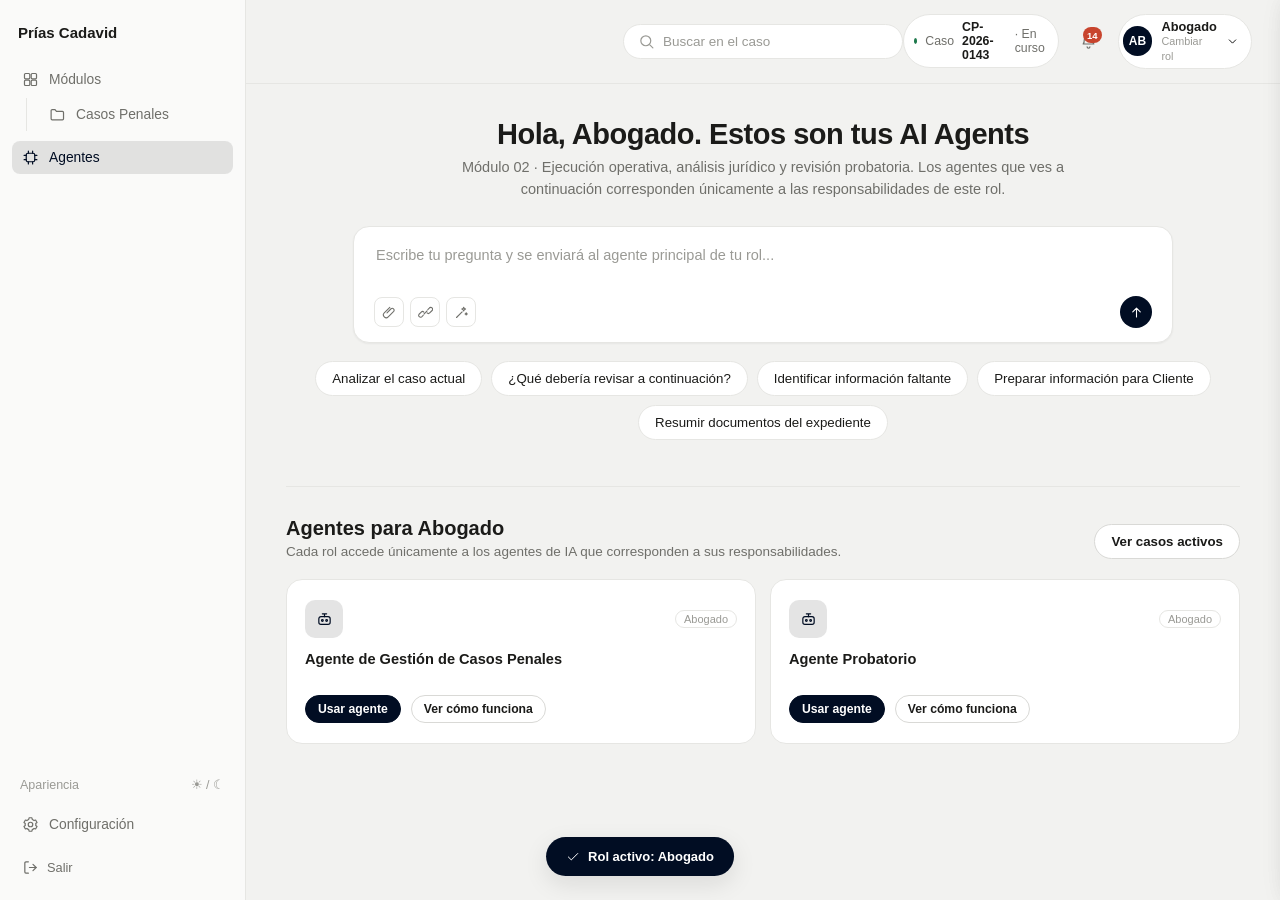
==== commit 74f94531: "update wireframe web prias cadavid" ====
--- a/modulo-02/index.html
+++ b/modulo-02/index.html
@@ -12,7 +12,7 @@
 
   <!-- ================= SIDEBAR ================= -->
   <aside class="sidebar">
-    <div class="sb-search" id="icon-slot-search"></div>
+    <div class="sb-brand">Prías Cadavid</div>
     <ul class="sb-nav">
       <li class="nav-item" data-view="modulos" id="icon-slot-modulos"></li>
     </ul>
@@ -35,12 +35,12 @@
   <div class="main-col">
     <!-- ================= TOPBAR ================= -->
     <header class="topbar">
-      <div class="tb-left">
-        <a class="brand" href="../index.html" title="Volver a la plataforma">Prías Cadavid</a>
+      <div class="tb-left"></div>
+      <div class="tb-center">
+        <button class="tb-search" id="icon-slot-tbsearch"></button>
       </div>
       <div class="tb-right">
         <div class="case-chip" id="topCaseChip"></div>
-        <button class="tb-icon-btn" id="icon-slot-tbsearch"></button>
         <button class="tb-icon-btn cp-bell" id="icon-slot-tbbell"></button>
         <button class="role-switch" id="roleSwitchBtn">
           <div class="avatar" id="roleAvatar"></div>
--- a/modulo-02/css/modulo02.css
+++ b/modulo-02/css/modulo02.css
@@ -57,11 +57,7 @@
 .app.view-fill #view-ejecutiva.active #exBody{flex:1;min-height:0;overflow:hidden;display:flex;flex-direction:column;}
 
 /* ---------- sidebar ---------- */
-.sb-search{
-  display:flex;align-items:center;gap:8px;
-  background:#fff;border:1px solid var(--border);border-radius:var(--radius-sm);
-  padding:8px 10px;color:var(--text-faint);font-size:13.5px;margin-bottom:14px;
-}
+.sb-brand{font-weight:600;font-size:15px;color:var(--text);padding:8px 6px;margin-bottom:14px;}
 .sb-nav{list-style:none;margin:0;padding:0;display:flex;flex-direction:column;gap:2px;}
 .sb-nav li{display:flex;align-items:center;gap:10px;padding:8px 10px;border-radius:var(--radius-sm);
   color:var(--text-muted);font-size:13.8px;font-weight:500;}
@@ -78,15 +74,21 @@
 
 /* ---------- topbar ---------- */
 .topbar{
-  display:flex;align-items:center;justify-content:space-between;
+  display:grid;grid-template-columns:1fr auto 1fr;align-items:center;
   padding:14px 28px;border-bottom:1px solid var(--border);background:var(--bg);
   position:sticky;top:0;z-index:30;
 }
 .tb-left{display:flex;align-items:center;gap:26px;}
-.brand{display:flex;align-items:center;gap:9px;font-weight:600;font-size:15px;}
+.tb-center{display:flex;justify-content:center;}
+.tb-search{
+  display:flex;align-items:center;gap:8px;
+  background:#fff;border:1px solid var(--border);border-radius:999px;
+  padding:8px 14px;color:var(--text-faint);font-size:13.5px;width:280px;
+}
+.tb-search:hover{border-color:var(--border-strong);color:var(--text-muted);}
 .tb-menu{display:flex;align-items:center;gap:20px;}
 .tb-menu-item{display:flex;align-items:center;gap:4px;font-size:13.8px;color:var(--text-muted);font-weight:500;}
-.tb-right{display:flex;align-items:center;gap:14px;}
+.tb-right{display:flex;align-items:center;gap:14px;justify-self:end;}
 .tb-icon-btn{width:34px;height:34px;border-radius:50%;border:1px solid transparent;display:flex;align-items:center;justify-content:center;color:var(--text-muted);background:none;}
 .tb-icon-btn:hover{background:#eeeeec;}
 .avatar{width:30px;height:30px;border-radius:50%;background:var(--navy);display:flex;align-items:center;justify-content:center;color:#fff;font-size:12px;font-weight:600;}
